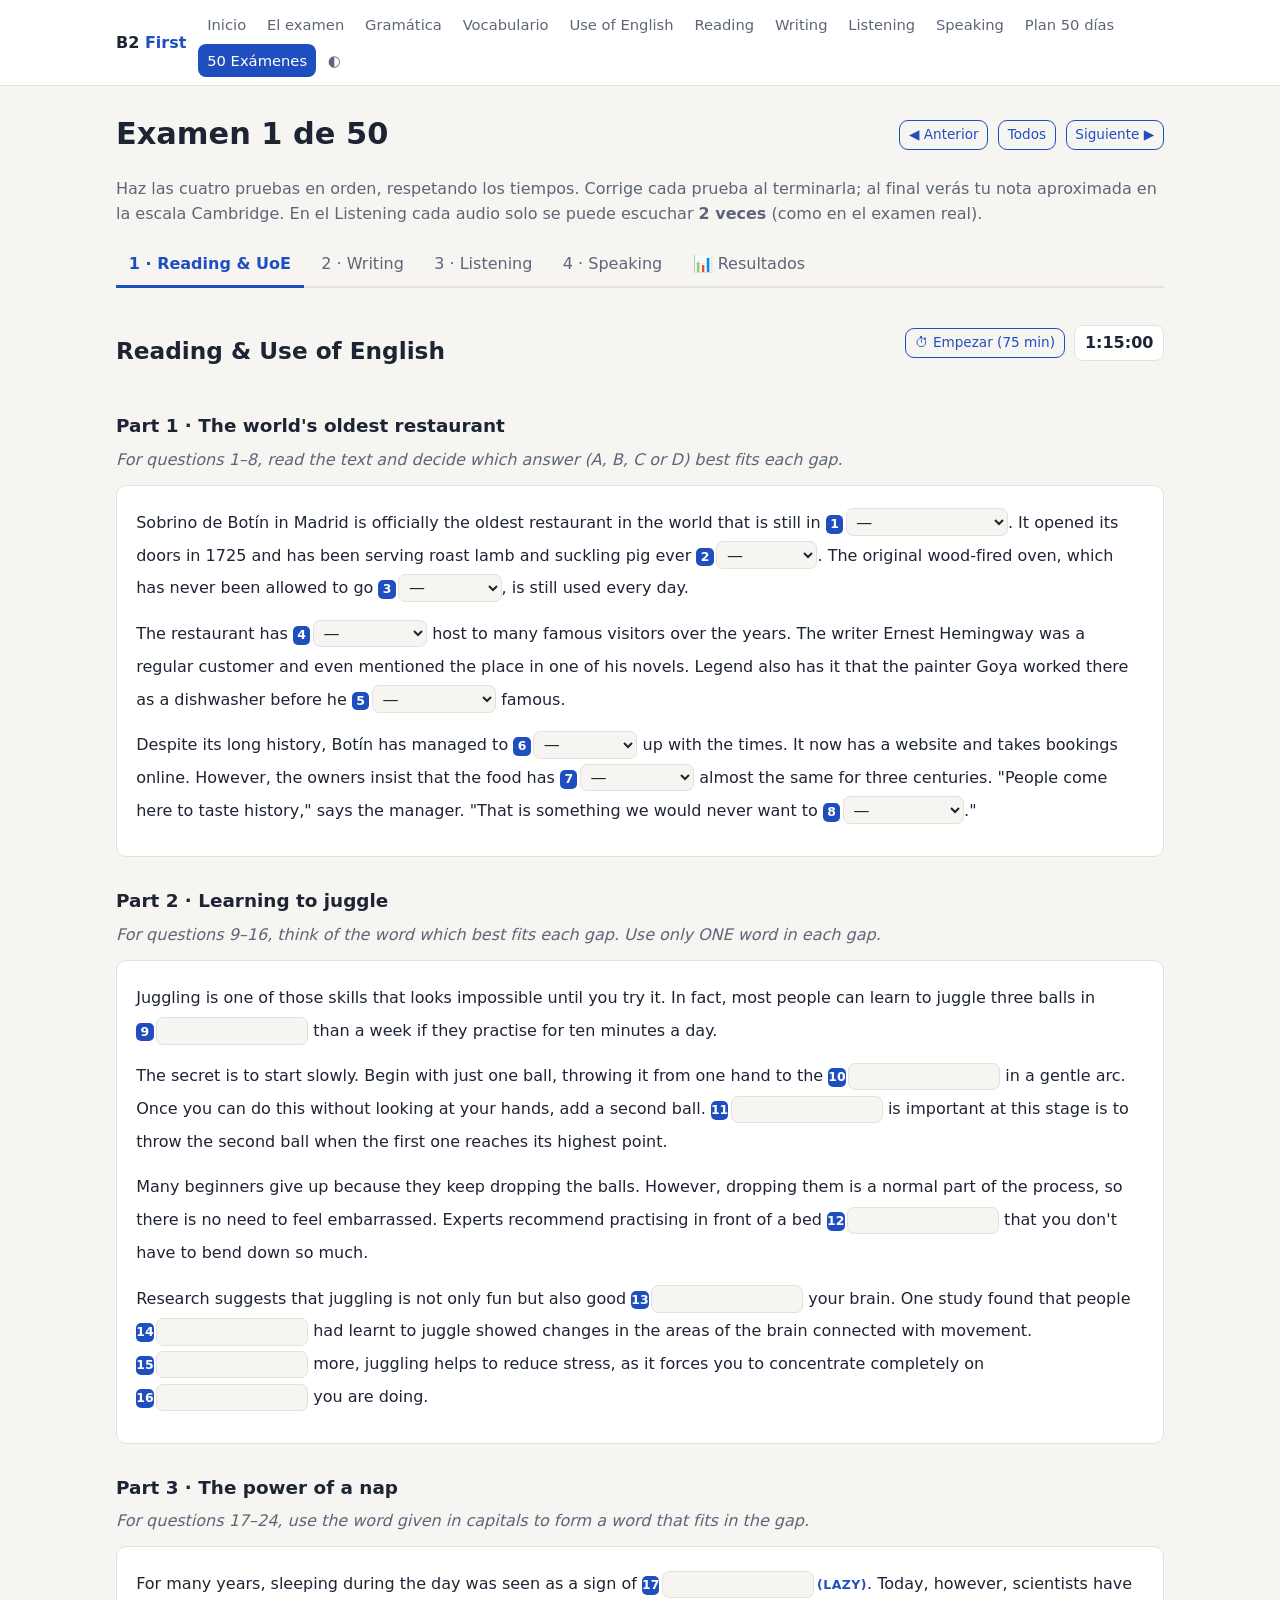
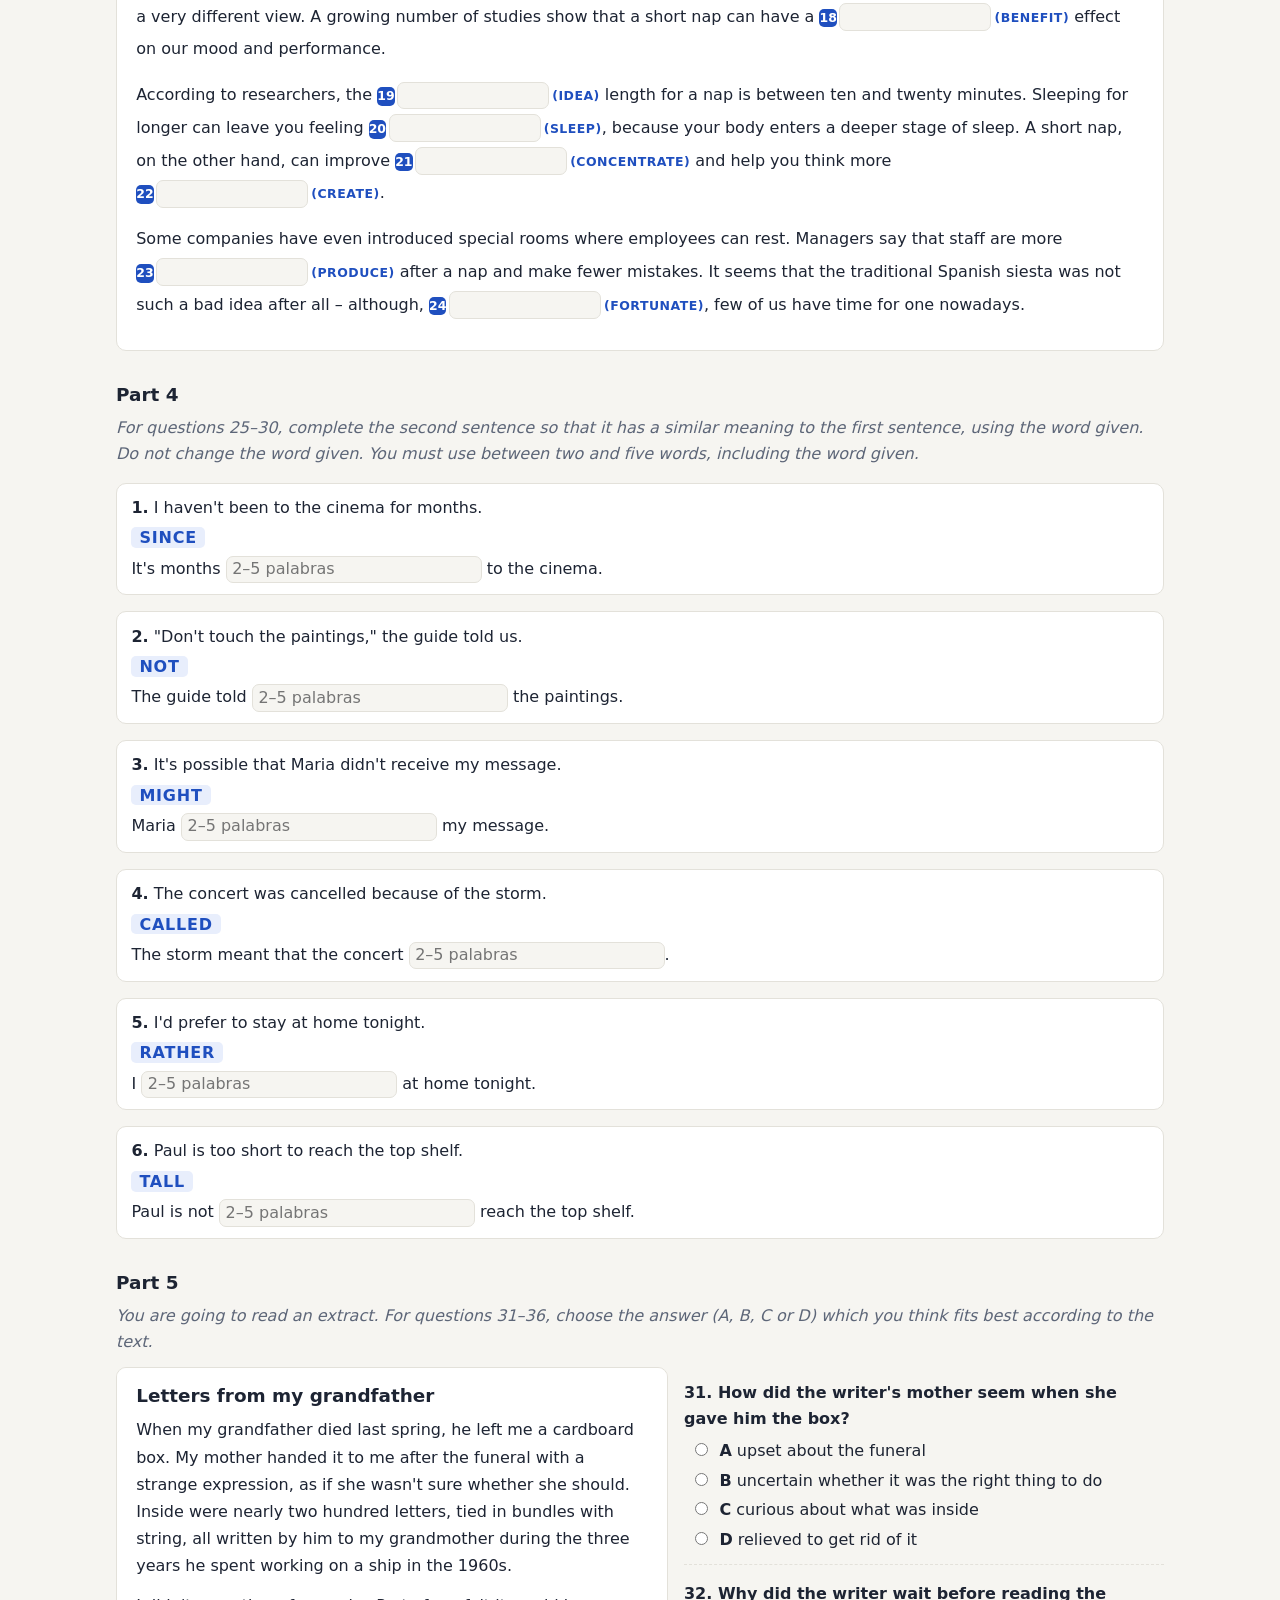
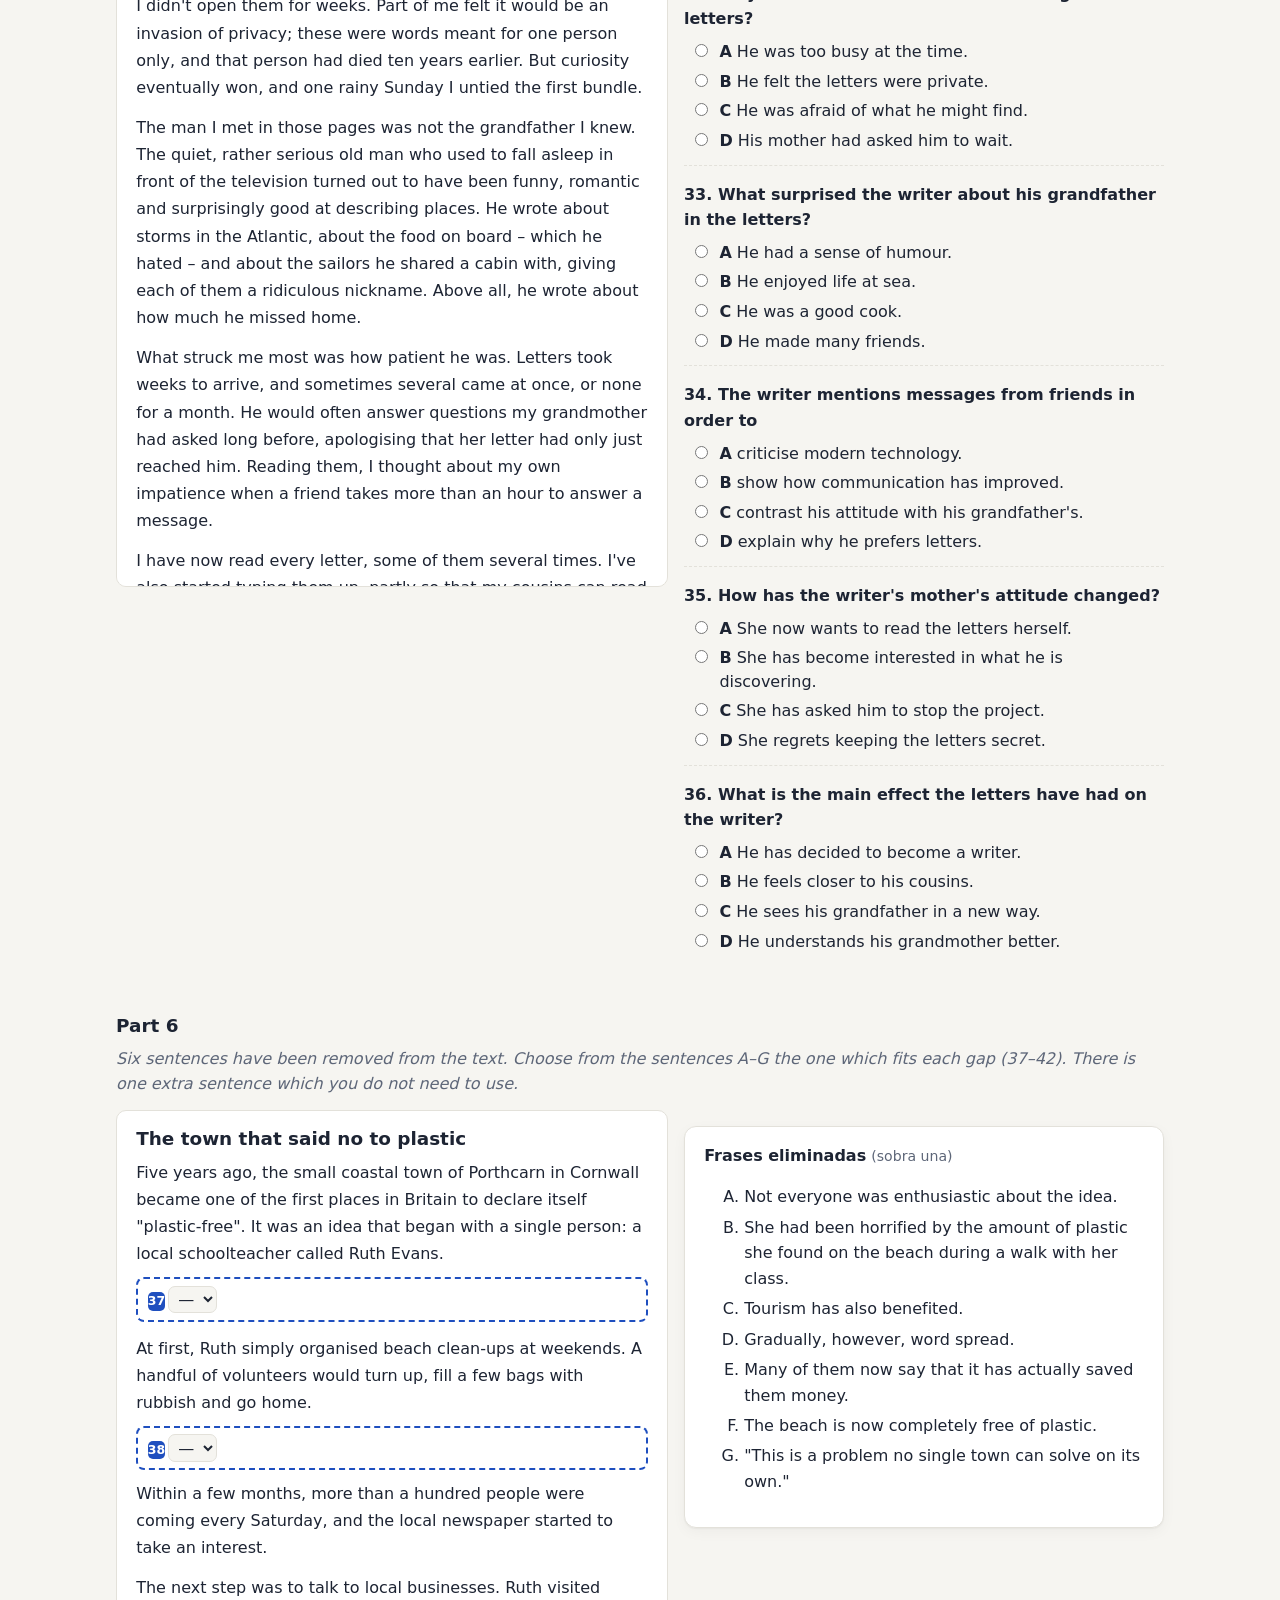
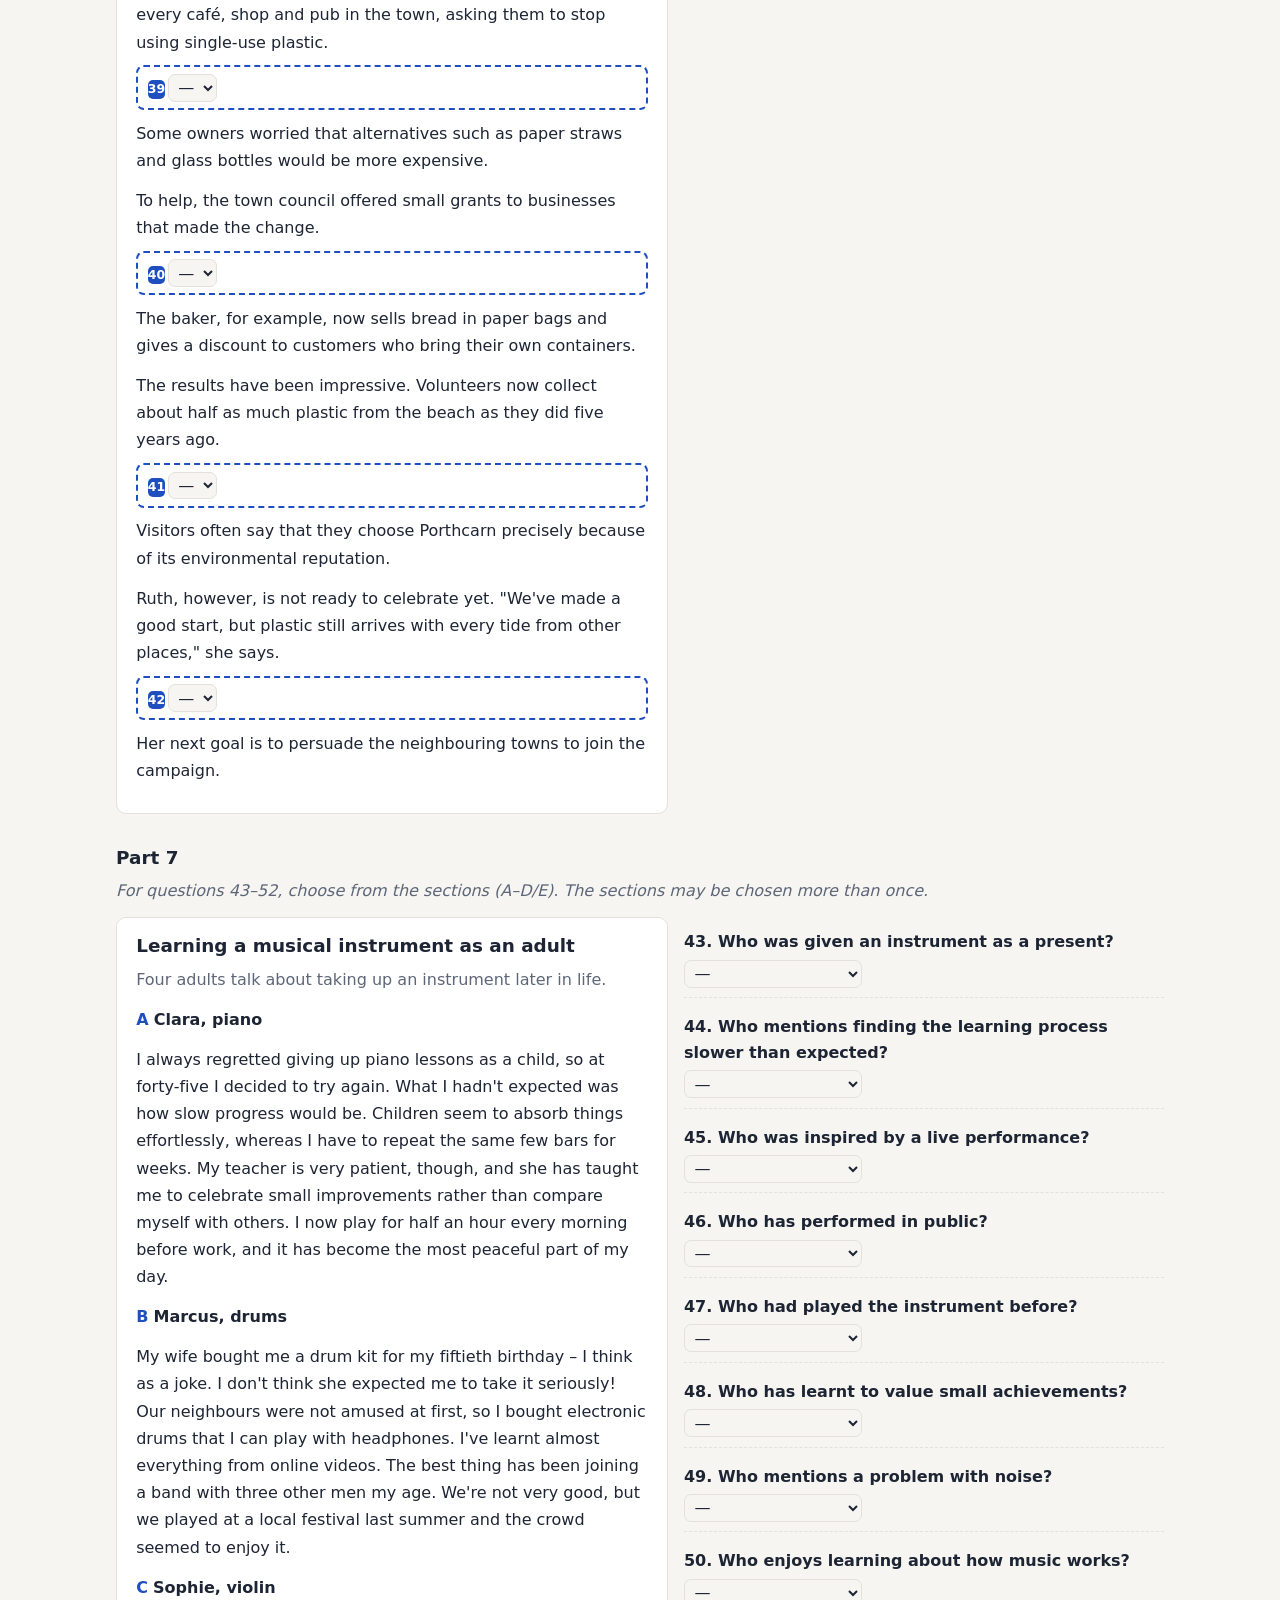
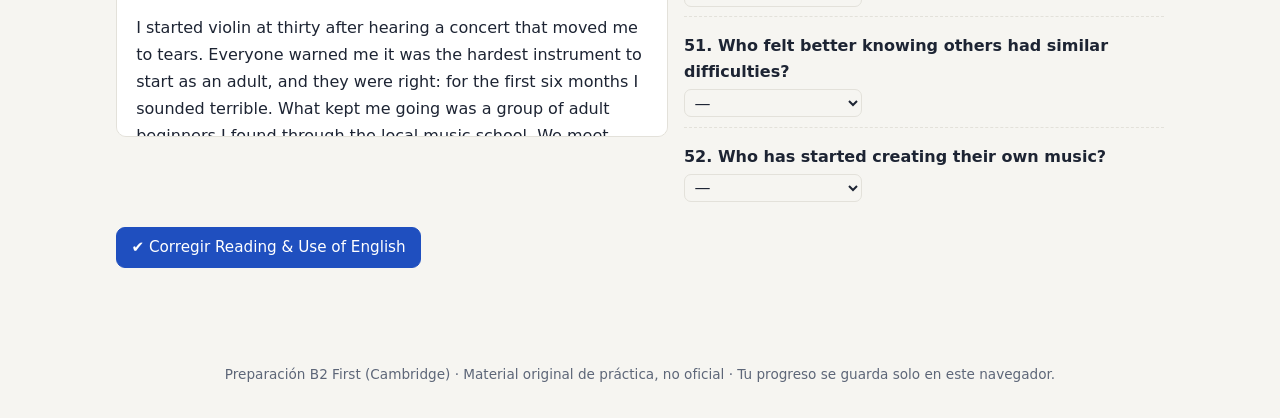
==== examen.html @ 33a58c78 "Web de preparación B2 First: guía, gramática, vocabulario, práctica y examen 1 Co-Authored-By: Claud" ====
<!doctype html>
<html lang="es">
<head>
<meta charset="utf-8"><meta name="viewport" content="width=device-width,initial-scale=1">
<title>Examen B2 First</title>
<link rel="stylesheet" href="assets/style.css">
<link rel="icon" href="data:image/svg+xml,<svg xmlns='http://www.w3.org/2000/svg' viewBox='0 0 100 100'><text y='.9em' font-size='90'>🎓</text></svg>">
</head>
<body>
<main class="wrap">
<div class="paper-head"><h1 id="title">Examen</h1><div class="row"><a class="btn ghost sm" id="prev">◀ Anterior</a><a class="btn ghost sm" href="examenes.html">Todos</a><a class="btn ghost sm" id="next">Siguiente ▶</a></div></div>
<p class="muted">Haz las cuatro pruebas en orden, respetando los tiempos. Corrige cada prueba al terminarla; al final verás tu nota aproximada en la escala Cambridge. En el Listening cada audio solo se puede escuchar <b>2 veces</b> (como en el examen real).</p>
<div id="exam"></div>
</main>
<script src="assets/app.js"></script>
<script>
const N = Math.min(50, Math.max(1, parseInt(new URLSearchParams(location.search).get('n')) || 1));
document.title = `Examen ${N} · B2 First`;
$('#title').textContent = `Examen ${N} de 50`;
$('#prev').href = `examen.html?n=${Math.max(1, N - 1)}`;
$('#next').href = `examen.html?n=${Math.min(50, N + 1)}`;

const PAPERS = { rue: ['Reading & Use of English', 70], wri: ['Writing', 40], lis: ['Listening', 30], spk: ['Speaking', 25] };
function saveResult(key, score, max) {
  const all = store.get('results', {}); const r = all[N] || {};
  r[key] = Math.round(toScale(score / max));
  r[key + 'Raw'] = `${score}/${max}`;
  const sc = Object.keys(PAPERS).filter(k => r[k]).map(k => k === 'rue' ? [r[k], r[k]] : [r[k]]).flat();
  r.overall = Math.round(sc.reduce((a, b) => a + b, 0) / sc.length);
  r.complete = Object.keys(PAPERS).every(k => r[k]);
  r.date = new Date().toISOString().slice(0, 10);
  all[N] = r; store.set('results', all);
  showResults();
}
function scoreBox(score, max) {
  const sc = toScale(score / max), [g, cls] = grade(sc);
  return `<div class="score ${cls}">Puntuación: ${score}/${max} (${Math.round(score / max * 100)} %) → <b>${sc}</b> en la escala Cambridge · ${g}</div>`;
}

/* Un bloque de prueba con timer y botón de corrección */
function paper(container, key, minutes, parts) {
  const head = document.createElement('div'); head.className = 'paper-head';
  head.innerHTML = `<h2 style="border:0">${PAPERS[key][0]}</h2>`;
  head.append(timer(minutes * 60, `Empezar (${minutes} min)`));
  container.append(head);
  const rs = [];
  parts.forEach(([title, instr, type, data, ...args]) => {
    const sec = document.createElement('section');
    sec.innerHTML = `<h3 class="part-title">${title}</h3><p class="instr">${instr}</p>`;
    const body = document.createElement('div'); sec.append(body); container.append(sec);
    rs.push(R[type](body, data, ...args));
  });
  const foot = document.createElement('div'); foot.innerHTML = `<button class="btn">✔ Corregir ${PAPERS[key][0]}</button><div class="res"></div>`;
  container.append(foot);
  const btn = $('button', foot);
  const update = () => { const t = rs.reduce((a, r) => { const s = r.score(); return [a[0] + s.score, a[1] + s.max]; }, [0, 0]); $('.res', foot).innerHTML = scoreBox(t[0], t[1]); saveResult(key, t[0], t[1]); };
  btn.onclick = () => { if (!confirmLeft(container)) return; rs.forEach(r => r.check()); btn.disabled = true; TTS.stop(); update(); };
  scoreHooks.push(() => btn.disabled && update());
}
function confirmLeft(c) {
  const empty = $$('input[type=text],select', c).filter(x => !x.value).length;
  const radiosQ = $$('.q', c).filter(q => $('input[type=radio]', q) && !$('input:checked', q)).length;
  const n = empty + radiosQ;
  if (!n) return true;
  const w = c.querySelector('.leftwarn') || document.createElement('div');
  w.className = 'warn leftwarn';
  if (w.dataset.ok) return true;
  w.innerHTML = `Te quedan <b>${n}</b> respuestas en blanco. En el examen real <b>no restan</b>: ¡rellénalas! Pulsa «Corregir» otra vez si quieres corregir igualmente.`;
  w.dataset.ok = 1; c.lastElementChild.before(w); return false;
}

/* Writing */
function writingPaper(c, d) {
  const head = document.createElement('div'); head.className = 'paper-head';
  head.innerHTML = `<h2 style="border:0">Writing</h2>`; head.append(timer(80 * 60, 'Empezar (80 min)')); c.append(head);
  c.insertAdjacentHTML('beforeend', `<p class="instr">Escribe dos textos de 140–190 palabras. Parte 1 obligatoria; en la Parte 2 elige una tarea. Consulta los <a href="writing.html">modelos</a> solo después de escribir.</p>
   <h3 class="part-title">Part 1 · Essay</h3><div class="card">In your English class you have been talking about ${d.w1.topic}. Now your English teacher has asked you to write an essay. Write an essay using all the notes and giving reasons for your point of view.<p><b>${d.w1.q}</b></p><p>Notes — Write about:<br>1. ${d.w1.notes[0]}<br>2. ${d.w1.notes[1]}<br>3. ……………… (your own idea)</p></div><div id="w1"></div>
   <h3 class="part-title">Part 2 · Elige una</h3>${d.w2.map((t, i) => `<label class="opt card" style="display:flex"><input type="radio" name="w2" value="${i}" ${i === 0 ? 'checked' : ''}><span><b>${i + 2}. ${t.type}</b><br>${t.task}</span></label>`).join('')}<div id="w2"></div>
   <h3 class="part-title">Autoevaluación</h3><p class="small muted">Cuando termines, compara con los modelos de la sección Writing y puntúa con sinceridad cada criterio de 0 a 5 (3 = aprobado justo, 5 = excelente). Si puedes, pide a un profesor o a alguien con nivel C1 que te lo corrija.</p>
   <div class="crit" id="crit"></div><button class="btn" id="wsave" style="margin-top:.6rem">Guardar nota de Writing</button><div id="wres"></div>`);
  $('#w1', c).append(writingBox(`ex${N}.w1`));
  $('#w2', c).append(writingBox(`ex${N}.w2`));
  const crits = ['Content', 'Communicative Achievement', 'Organisation', 'Language'];
  $('#crit', c).innerHTML = ['Parte 1', 'Parte 2'].map(p => crits.map(k => `<span>${p} · ${k}</span><select>${[0, 1, 2, 3, 4, 5].map(v => `<option ${v === 3 ? 'selected' : ''}>${v}</option>`).join('')}</select>`).join('')).join('');
  $('#wsave', c).onclick = () => { const s = $$('#crit select', c).reduce((a, x) => a + +x.value, 0); $('#wres', c).innerHTML = scoreBox(s, 40); saveResult('wri', s, 40); };
}

/* Speaking */
function speakingPaper(c, d) {
  const s = d.s;
  c.insertAdjacentHTML('beforeend', `<div class="paper-head"><h2 style="border:0">Speaking</h2></div>
  <p class="instr">Habla en voz alta, idealmente con un compañero. Usa el temporizador y la grabadora. Pulsa 🔊 para oír la pregunta del examinador.</p>
  <h3 class="part-title">Part 1 · Interview (2 min)</h3><ul>${s.p1.map(q => `<li data-say>${q}</li>`).join('')}</ul><div class="t1"></div>
  <h3 class="part-title">Part 2 · Long turn (1 min)</h3><p data-say><b>${s.p2.q}</b></p><div class="photo"><b>Photo A:</b> ${s.p2.a}</div><div class="photo"><b>Photo B:</b> ${s.p2.b}</div><p class="small">Compara las dos fotos y responde a la pregunta. Después, pregunta para tu compañero (30 seg.): <i data-say>${s.p2.f}</i></p><div class="t2"></div>
  <h3 class="part-title">Part 3 · Collaborative task (2 min + 1 min)</h3><div class="card"><p data-say><b>${s.p3.q}</b></p><ul>${s.p3.ideas.map(i => `<li>${i}</li>`).join('')}</ul><p data-say><i>${s.p3.d}</i></p></div><div class="t3"></div>
  <h3 class="part-title">Part 4 · Discussion (4 min)</h3><ul>${s.p4.map(q => `<li data-say>${q}</li>`).join('')}</ul><div class="t4"></div>
  <h3 class="part-title">Autoevaluación</h3><p class="small muted">Escucha tus grabaciones y puntúa de 0 a 5.</p><div class="crit" id="scrit"></div><button class="btn" id="ssave" style="margin-top:.6rem">Guardar nota de Speaking</button><div id="sres"></div>`);
  [[120, '.t1'], [60, '.t2'], [180, '.t3'], [240, '.t4']].forEach(([t, sel]) => { const el = $(sel, c); el.append(timer(t)); el.append(recorder()); });
  speakables(c);
  $('#scrit', c).innerHTML = ['Grammar & Vocabulary', 'Discourse Management', 'Pronunciation', 'Interactive Communication', 'Global Achievement'].map(k => `<span>${k}</span><select>${[0, 1, 2, 3, 4, 5].map(v => `<option ${v === 3 ? 'selected' : ''}>${v}</option>`).join('')}</select>`).join('');
  $('#ssave', c).onclick = () => { const v = $$('#scrit select', c).reduce((a, x) => a + +x.value, 0); $('#sres', c).innerHTML = scoreBox(v, 25); saveResult('spk', v, 25); };
}

function showResults() {
  const r = store.get('results', {})[N]; const el = $('#results'); if (!el) return;
  if (!r) { el.innerHTML = '<p class="muted">Aún no has corregido ninguna prueba de este examen.</p>'; return; }
  const [g, cls] = grade(r.overall);
  el.innerHTML = `<div class="table-wrap"><table><tr><th>Prueba</th><th>Bruto</th><th>Escala</th></tr>${Object.entries(PAPERS).map(([k, [n]]) => `<tr><td>${n}</td><td>${r[k + 'Raw'] || '—'}</td><td>${r[k] || '—'}</td></tr>`).join('')}</table></div>
   <div class="score ${cls}">Nota global${r.complete ? '' : ' (provisional: faltan pruebas)'}: <b>${r.overall}</b> · ${g}</div>
   <p class="small muted">La conversión a la escala es aproximada y está basada en los umbrales publicados (≈60 % = 160, ≈80 % = 180). Reading &amp; Use of English cuenta doble.</p>
   ${N < 50 ? `<a class="btn" href="examen.html?n=${N + 1}">Mañana: examen ${N + 1} →</a>` : '<p><b>¡Has completado los 50 exámenes! Estás preparado/a.</b></p>'}`;
}

function render(d) {
  const root = $('#exam');
  root.innerHTML = `<div class="tabs-root" id="extabs"><div class="tabs"><button>1 · Reading &amp; UoE</button><button>2 · Writing</button><button>3 · Listening</button><button>4 · Speaking</button><button>📊 Resultados</button></div>
   <section class="tabpanel" id="pr"></section><section class="tabpanel" id="pw"></section><section class="tabpanel" id="pl"></section><section class="tabpanel" id="ps"></section><section class="tabpanel"><h2>Resultados del examen ${N}</h2><div id="results"></div></section></div>`;
  paper($('#pr'), 'rue', 75, [
    [`Part 1 · ${d.p1.title}`, 'For questions 1–8, read the text and decide which answer (A, B, C or D) best fits each gap.', 'p1', d.p1],
    [`Part 2 · ${d.p2.title}`, 'For questions 9–16, think of the word which best fits each gap. Use only ONE word in each gap.', 'p2', d.p2],
    [`Part 3 · ${d.p3.title}`, 'For questions 17–24, use the word given in capitals to form a word that fits in the gap.', 'p3', d.p3],
    ['Part 4', 'For questions 25–30, complete the second sentence so that it has a similar meaning to the first sentence, using the word given. Do not change the word given. You must use between two and five words, including the word given.', 'p4', d.p4],
    ['Part 5', 'You are going to read an extract. For questions 31–36, choose the answer (A, B, C or D) which you think fits best according to the text.', 'p5', d.p5, 2, 31],
    ['Part 6', 'Six sentences have been removed from the text. Choose from the sentences A–G the one which fits each gap (37–42). There is one extra sentence which you do not need to use.', 'p6', d.p6],
    ['Part 7', 'For questions 43–52, choose from the sections (A–D/E). The sections may be chosen more than once.', 'p7', d.p7, 1, 43],
  ]);
  writingPaper($('#pw'), d);
  paper($('#pl'), 'lis', 40, [
    ['Part 1', 'You will hear people talking in eight different situations. For questions 1–8, choose the best answer (A, B or C).', 'l1', d.l1],
    ['Part 2', 'For questions 9–18, complete the sentences with a word or short phrase.', 'l2', d.l2],
    ['Part 3', 'For questions 19–23, choose from the list (A–H) what each speaker says. Use the letters only once. There are three extra letters.', 'l3', d.l3],
    ['Part 4', 'For questions 24–30, choose the best answer (A, B or C).', 'l4', d.l4],
  ]);
  speakingPaper($('#ps'), d);
  tabs($('#extabs'));
  showResults();
}
window.EXAM = render;
const sc = document.createElement('script');
sc.src = `data/exams/e${String(N).padStart(2, '0')}.js`;
sc.onerror = () => $('#exam').innerHTML = '<div class="warn">No se ha podido cargar este examen.</div>';
document.addEventListener('DOMContentLoaded', () => document.body.append(sc));
</script>
</body>
</html>
---- assets/style.css ----
:root{
  --bg:#f6f5f1; --card:#ffffff; --ink:#1d2433; --muted:#5d6678; --line:#e3e1da;
  --brand:#1f4fbf; --brand-2:#e8eefc; --ok:#1d7a43; --ok-bg:#e3f4ea; --bad:#b3261e; --bad-bg:#fbe7e5;
  --warn:#9a6200; --warn-bg:#fff3d6; --code:#f1efe8; --shadow:0 1px 2px rgba(0,0,0,.05),0 4px 14px rgba(0,0,0,.04);
  --radius:12px; --maxw:1080px;
}
@media (prefers-color-scheme: dark){
  :root:not([data-theme="light"]){
    --bg:#12151c; --card:#1b1f29; --ink:#e7e9ee; --muted:#9aa3b5; --line:#2c3240;
    --brand:#7aa2ff; --brand-2:#1f2a44; --ok:#5fd08f; --ok-bg:#16301f; --bad:#ff8a80; --bad-bg:#3a1c1a;
    --warn:#ffc86b; --warn-bg:#3a2e12; --code:#232837; --shadow:none;
  }
}
:root[data-theme="dark"]{
  --bg:#12151c; --card:#1b1f29; --ink:#e7e9ee; --muted:#9aa3b5; --line:#2c3240;
  --brand:#7aa2ff; --brand-2:#1f2a44; --ok:#5fd08f; --ok-bg:#16301f; --bad:#ff8a80; --bad-bg:#3a1c1a;
  --warn:#ffc86b; --warn-bg:#3a2e12; --code:#232837; --shadow:none;
}
*{box-sizing:border-box}
html{-webkit-text-size-adjust:100%}
body{margin:0;background:var(--bg);color:var(--ink);font:16px/1.6 system-ui,-apple-system,"Segoe UI",Roboto,Ubuntu,sans-serif}
a{color:var(--brand)}
h1,h2,h3,h4{line-height:1.25;margin:1.4em 0 .5em}
h1{font-size:1.9rem;margin-top:.4em}
h2{font-size:1.45rem;border-bottom:2px solid var(--line);padding-bottom:.25em}
h3{font-size:1.15rem}
p{margin:.5em 0 .9em}
code,kbd{background:var(--code);padding:.1em .35em;border-radius:5px;font-size:.92em}
table{border-collapse:collapse;width:100%;margin:.6em 0 1.2em;font-size:.95rem}
th,td{border:1px solid var(--line);padding:.45em .6em;text-align:left;vertical-align:top}
th{background:var(--brand-2)}
.table-wrap{overflow-x:auto}

/* Header / nav */
.topbar{position:sticky;top:0;z-index:20;background:var(--card);border-bottom:1px solid var(--line)}
.topbar .in{max-width:var(--maxw);margin:0 auto;padding:.5rem 16px;display:flex;align-items:center;gap:.75rem;flex-wrap:wrap}
.logo{font-weight:800;text-decoration:none;color:var(--ink);white-space:nowrap}
.logo span{color:var(--brand)}
.nav{display:flex;gap:.2rem;flex-wrap:wrap;flex:1}
.nav a{text-decoration:none;color:var(--muted);padding:.3rem .55rem;border-radius:8px;font-size:.92rem;white-space:nowrap}
.nav a:hover{background:var(--brand-2);color:var(--ink)}
.nav a.on{background:var(--brand);color:#fff}
.btn.menu-btn{display:none}
@media (max-width:820px){
  .btn.menu-btn{display:inline-flex;margin-left:auto}
  .nav{display:none;flex-basis:100%}
  .nav.open{display:flex}
}
.wrap{max-width:var(--maxw);margin:0 auto;padding:1rem 16px 4rem}
footer{color:var(--muted);font-size:.85rem;text-align:center;padding:2rem 16px}

/* Components */
.card{background:var(--card);border:1px solid var(--line);border-radius:var(--radius);padding:1rem 1.2rem;margin:1rem 0;box-shadow:var(--shadow)}
.grid{display:grid;gap:1rem;grid-template-columns:repeat(auto-fill,minmax(240px,1fr))}
.tile{display:block;text-decoration:none;color:var(--ink);background:var(--card);border:1px solid var(--line);border-radius:var(--radius);padding:1rem;box-shadow:var(--shadow);transition:transform .1s}
.tile:hover{transform:translateY(-2px);border-color:var(--brand)}
.tile h3{margin:.1em 0 .3em}
.tile p{margin:0;color:var(--muted);font-size:.93rem}
.tip,.warn,.key{border-left:4px solid var(--brand);background:var(--brand-2);padding:.7rem 1rem;border-radius:0 10px 10px 0;margin:1rem 0}
.warn{border-color:var(--warn);background:var(--warn-bg)}
.key{border-color:var(--ok);background:var(--ok-bg)}
.tip>:first-child,.warn>:first-child,.key>:first-child{margin-top:0}
.tip>:last-child,.warn>:last-child,.key>:last-child{margin-bottom:0}
.muted{color:var(--muted)}
.small{font-size:.88rem}
.pill{display:inline-block;background:var(--brand-2);color:var(--brand);border-radius:99px;padding:.05em .6em;font-size:.82rem;font-weight:600}
.btn{display:inline-flex;align-items:center;gap:.35em;border:1px solid var(--brand);background:var(--brand);color:#fff;padding:.45rem .9rem;border-radius:9px;font:inherit;font-size:.95rem;cursor:pointer;text-decoration:none}
.btn:hover{filter:brightness(1.08)}
.btn.ghost{background:transparent;color:var(--brand)}
.btn.sm{padding:.2rem .55rem;font-size:.85rem}
.btn[disabled]{opacity:.5;cursor:not-allowed}
.row{display:flex;gap:.6rem;flex-wrap:wrap;align-items:center}
details{background:var(--card);border:1px solid var(--line);border-radius:10px;padding:.5rem .9rem;margin:.6rem 0}
details summary{cursor:pointer;font-weight:600}
details[open] summary{margin-bottom:.5rem}
.toc{columns:2;column-gap:2rem}
@media (max-width:640px){.toc{columns:1}}
.ex{font-style:italic;color:var(--muted)}
.en{font-weight:600}
ul.tight li{margin:.15em 0}

/* Tabs */
.tabs{display:flex;gap:.3rem;flex-wrap:wrap;border-bottom:2px solid var(--line);margin:1rem 0}
.tabs button{border:0;background:none;font:inherit;padding:.5rem .8rem;cursor:pointer;color:var(--muted);border-bottom:3px solid transparent;margin-bottom:-2px}
.tabs button.on{color:var(--brand);border-bottom-color:var(--brand);font-weight:700}
.tabpanel{display:none}
.tabpanel.on{display:block}

/* Exercises */
.ex-text{background:var(--card);border:1px solid var(--line);border-radius:10px;padding:1rem 1.2rem;line-height:2.05}
.ex-text p{margin:.3em 0 .8em}
.gap{white-space:nowrap}
.gap b{display:inline-block;min-width:1.4em;text-align:center;background:var(--brand);color:#fff;border-radius:5px;font-size:.78rem;margin-right:.2em;line-height:1.5}
select,input[type=text],textarea{font:inherit;color:var(--ink);background:var(--bg);border:1px solid var(--line);border-radius:7px;padding:.15rem .35rem;max-width:100%}
input[type=text]{width:9.5em;line-height:1.3}
select{line-height:1.3}
.p4 input[type=text], .l2 input[type=text]{width:16em}
textarea{width:100%;min-height:260px;padding:.6rem;line-height:1.5}
select:focus,input:focus,textarea:focus{outline:2px solid var(--brand);outline-offset:1px}
.stem{font-weight:700;font-size:.78rem;letter-spacing:.04em;color:var(--brand);margin-left:.25em}
.is-ok{background:var(--ok-bg)!important;border-color:var(--ok)!important;color:var(--ok)!important}
.is-bad{background:var(--bad-bg)!important;border-color:var(--bad)!important;color:var(--bad)!important}
.fix{color:var(--ok);font-weight:700;font-size:.88rem;margin-left:.3em;white-space:normal}
.accept{font-size:.75rem;padding:0 .4em;margin-left:.3em;border:1px solid var(--muted);background:transparent;color:var(--muted);border-radius:6px;cursor:pointer}
.explain{display:block;font-size:.88rem;color:var(--muted);background:var(--code);border-radius:7px;padding:.3rem .6rem;margin:.3rem 0 .6rem;line-height:1.5;white-space:normal}
.q{margin:.8rem 0 1rem;padding-bottom:.6rem;border-bottom:1px dashed var(--line)}
.q:last-child{border-bottom:0}
.q .qt{font-weight:600;margin-bottom:.3rem}
.opt{display:flex;gap:.5rem;align-items:flex-start;padding:.2rem .4rem;border-radius:7px;cursor:pointer;line-height:1.45}
.opt:hover{background:var(--brand-2)}
.opt input{margin-top:.3em}
.opt.is-ok,.opt.is-bad{border:1px solid}
.two-col{display:grid;grid-template-columns:1.15fr 1fr;gap:1rem;align-items:start}
@media (max-width:860px){.two-col{grid-template-columns:1fr}}
.sticky{position:sticky;top:64px;max-height:calc(100vh - 80px);overflow:auto}
@media (max-width:860px){.sticky{position:static;max-height:none}}
.sents li{margin:.3rem 0}
.gapline{display:block;margin:.6rem 0;padding:.4rem .6rem;border:2px dashed var(--brand);border-radius:8px;line-height:1.4}
.sec-h{font-weight:800;color:var(--brand)}
.p4item{margin:1rem 0;padding:.7rem .9rem;background:var(--card);border:1px solid var(--line);border-radius:10px}
.p4item .kw{font-weight:800;letter-spacing:.05em;background:var(--brand-2);color:var(--brand);padding:.05em .5em;border-radius:5px}
.score{font-size:1.1rem;font-weight:700;padding:.6rem 1rem;border-radius:10px;background:var(--brand-2);margin:1rem 0}
.score.good{background:var(--ok-bg);color:var(--ok)}
.score.mid{background:var(--warn-bg);color:var(--warn)}
.score.low{background:var(--bad-bg);color:var(--bad)}
.audio-bar{display:flex;gap:.5rem;align-items:center;flex-wrap:wrap;padding:.5rem .7rem;background:var(--brand-2);border-radius:10px;margin:.6rem 0}
.plays{font-size:.85rem;color:var(--muted)}
.transcript{font-size:.93rem}
.transcript p{margin:.25em 0}
.wc{font-size:.88rem;color:var(--muted)}
.timer{font-variant-numeric:tabular-nums;font-weight:700;background:var(--card);border:1px solid var(--line);padding:.25rem .6rem;border-radius:8px}
.timer.late{color:var(--bad);border-color:var(--bad)}
.paper-head{display:flex;justify-content:space-between;align-items:center;gap:.6rem;flex-wrap:wrap}
.part-title{margin-top:2rem}
.instr{font-style:italic;color:var(--muted);margin:.2rem 0 .8rem}

/* Flashcards */
.flash{min-height:150px;display:flex;flex-direction:column;align-items:center;justify-content:center;text-align:center;cursor:pointer;font-size:1.25rem;user-select:none}
.flash .back{font-size:1rem;color:var(--muted);margin-top:.6rem}

/* Exams grid */
.exams{display:grid;gap:.6rem;grid-template-columns:repeat(auto-fill,minmax(150px,1fr))}
.exams a{display:block;text-decoration:none;color:var(--ink);background:var(--card);border:1px solid var(--line);border-radius:10px;padding:.7rem;text-align:center}
.exams a:hover{border-color:var(--brand)}
.exams a .n{font-size:1.4rem;font-weight:800;color:var(--brand)}
.exams a.done{border-color:var(--ok);background:var(--ok-bg)}
.exams a .s{font-size:.8rem;color:var(--muted)}
.bar{height:10px;background:var(--line);border-radius:99px;overflow:hidden}
.bar>i{display:block;height:100%;background:var(--ok)}
.crit{display:grid;grid-template-columns:1fr auto;gap:.3rem .8rem;align-items:center;max-width:560px}
.rec{display:flex;gap:.5rem;align-items:center;flex-wrap:wrap;margin:.5rem 0}
.photo{background:var(--code);border-radius:10px;padding:.6rem .8rem;margin:.4rem 0;font-size:.95rem}
.photo b{color:var(--brand)}
@media print{.topbar,.audio-bar,.btn{display:none}}
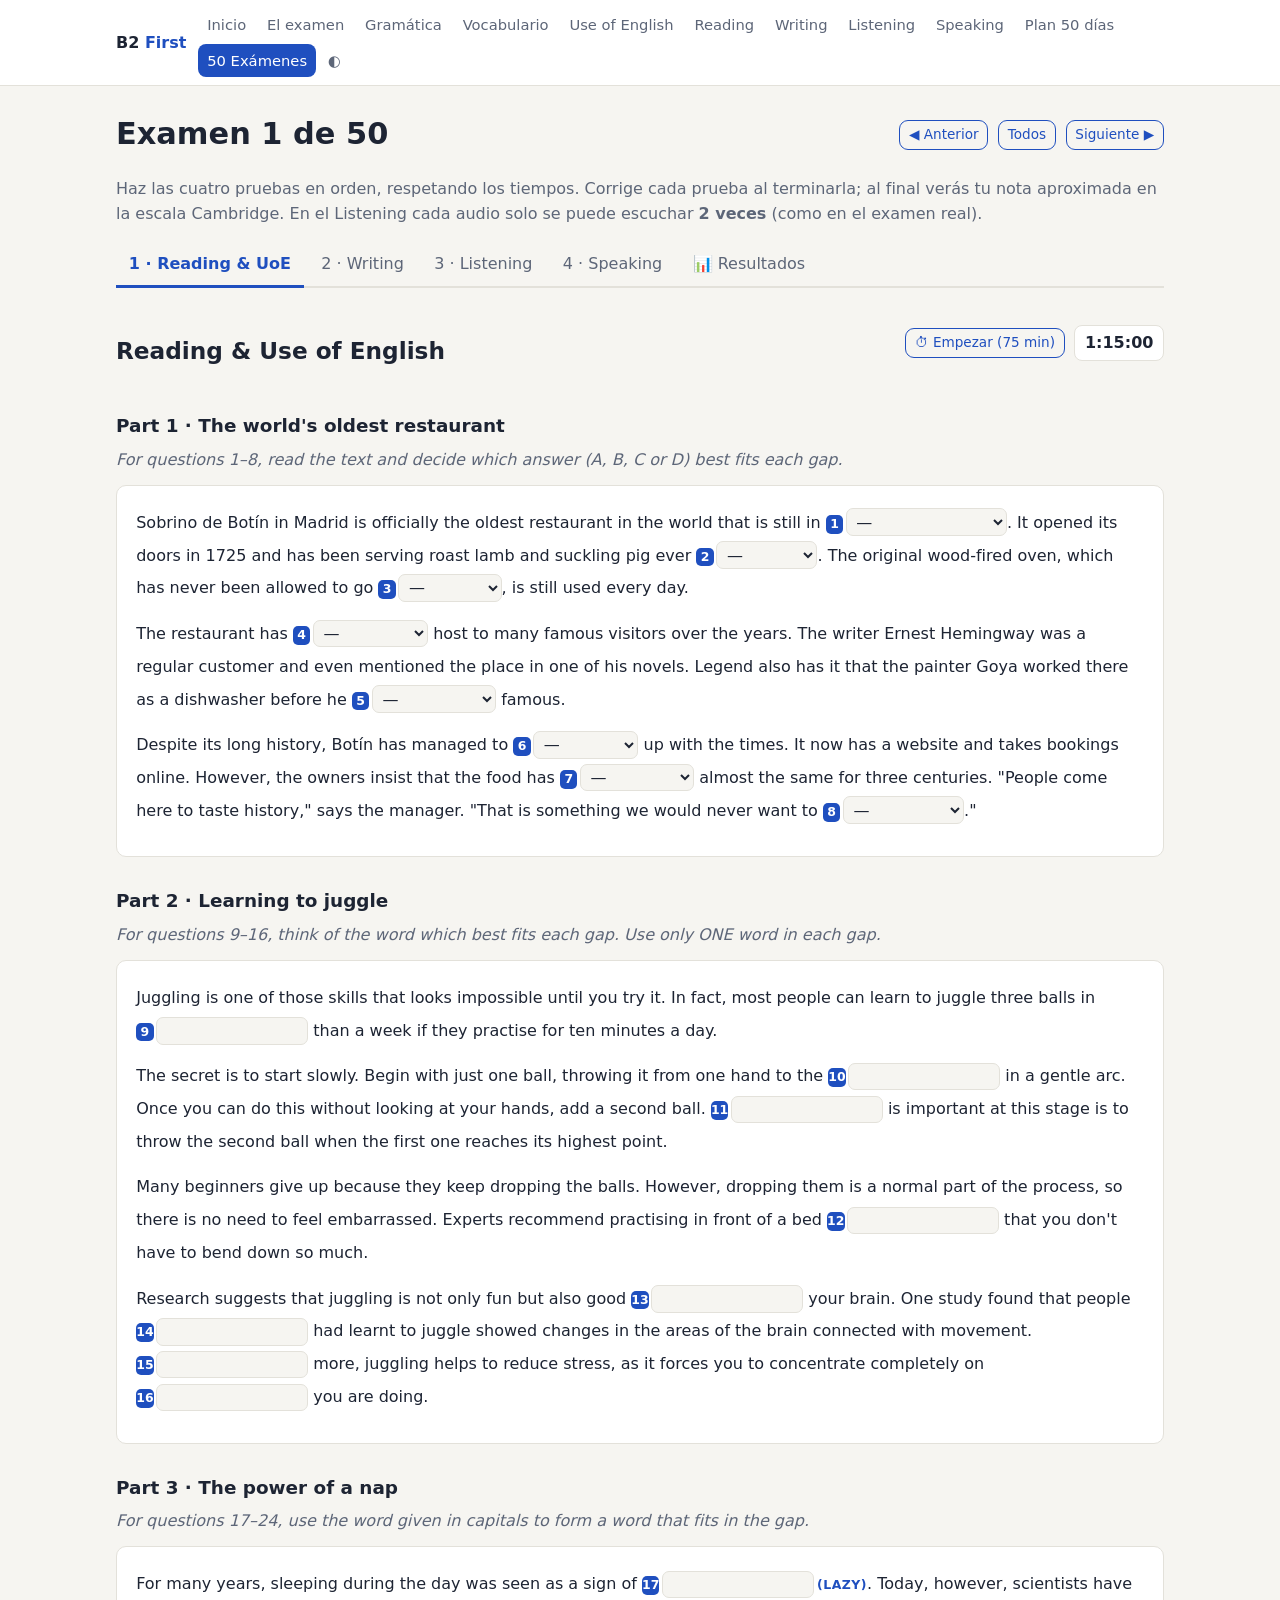
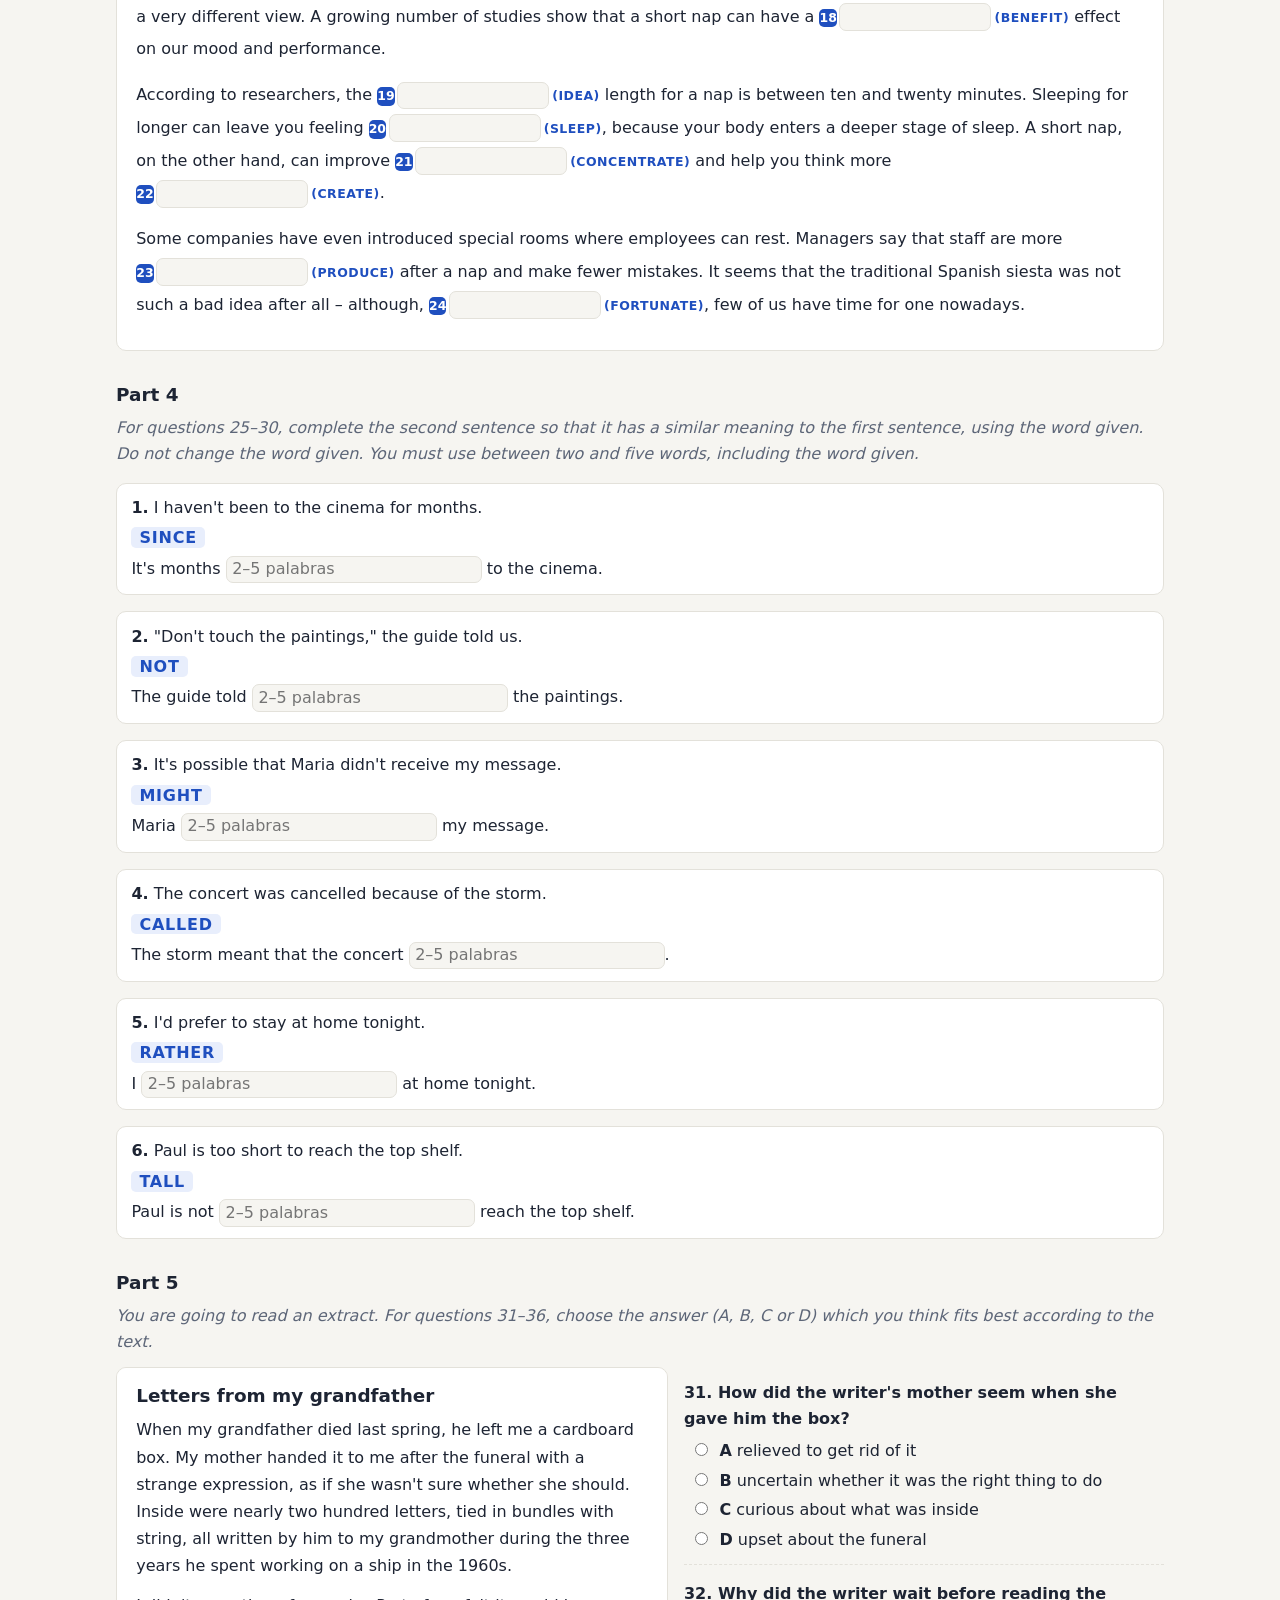
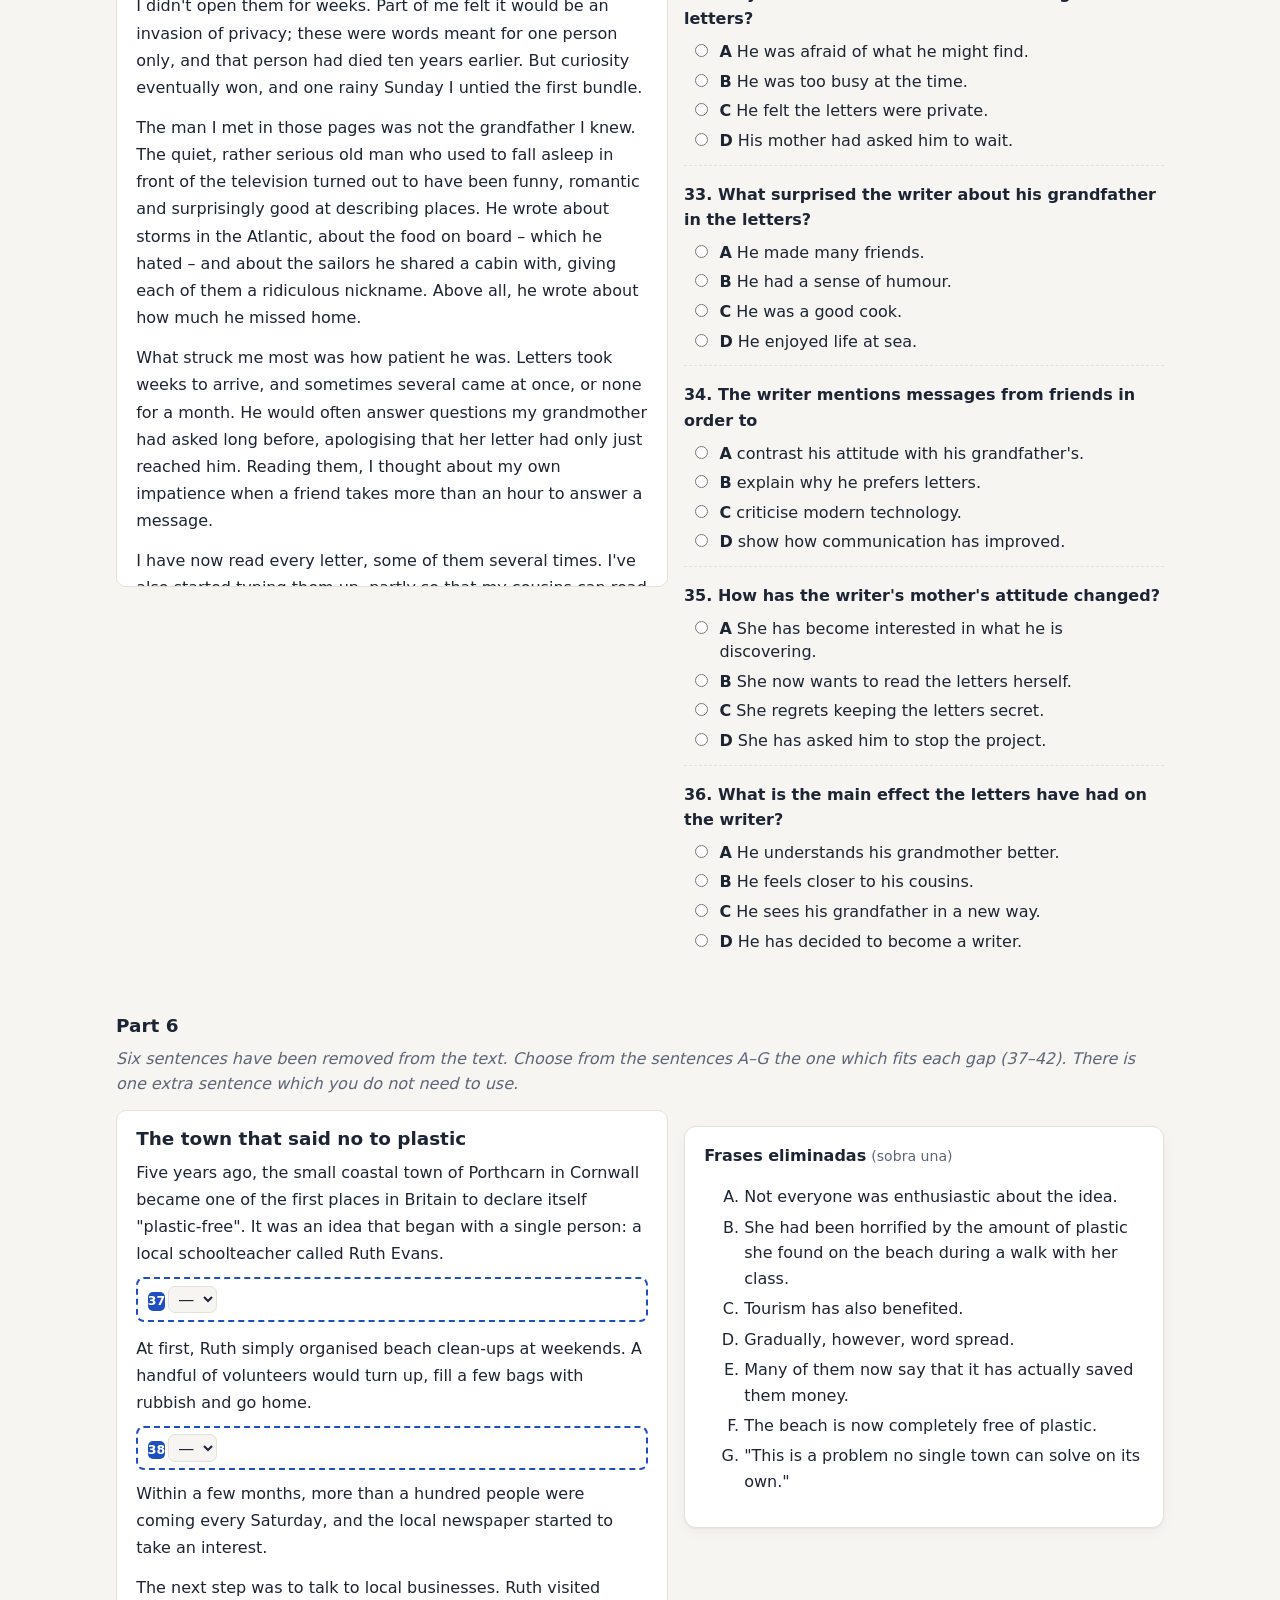
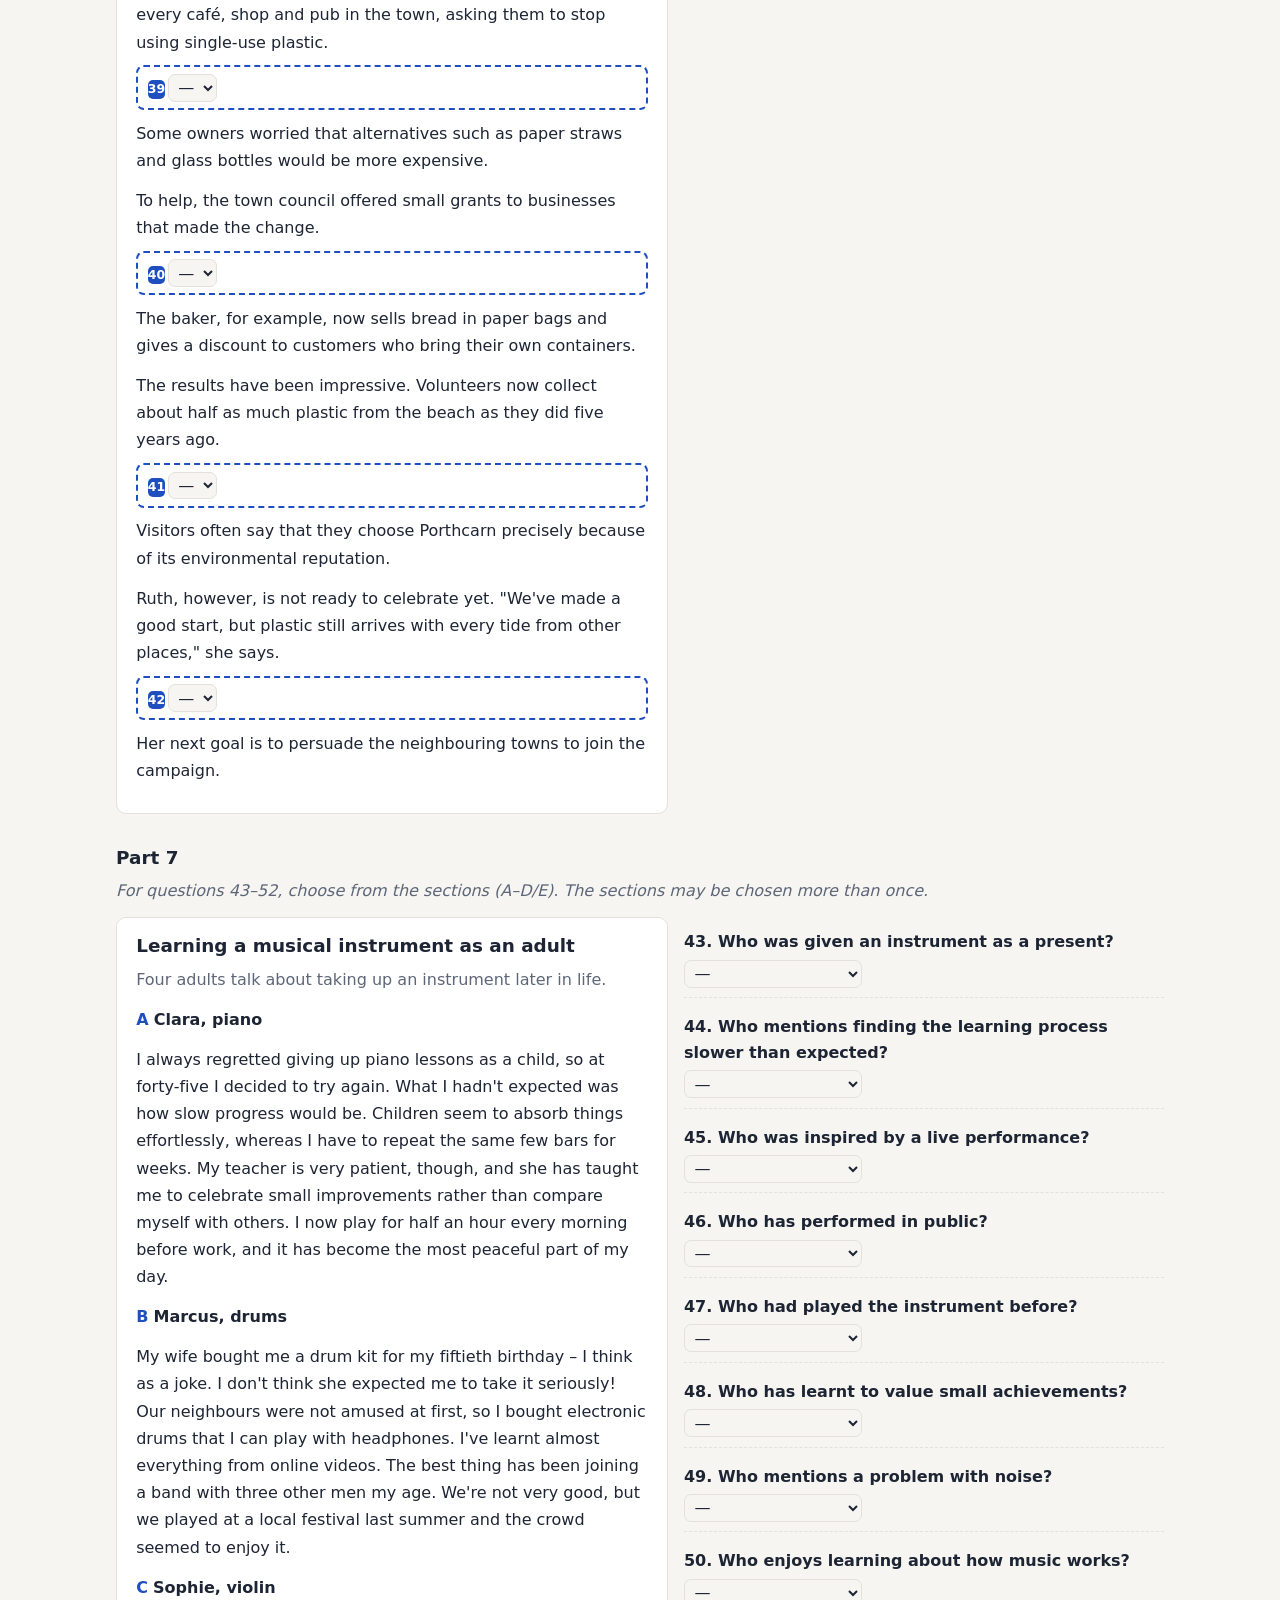
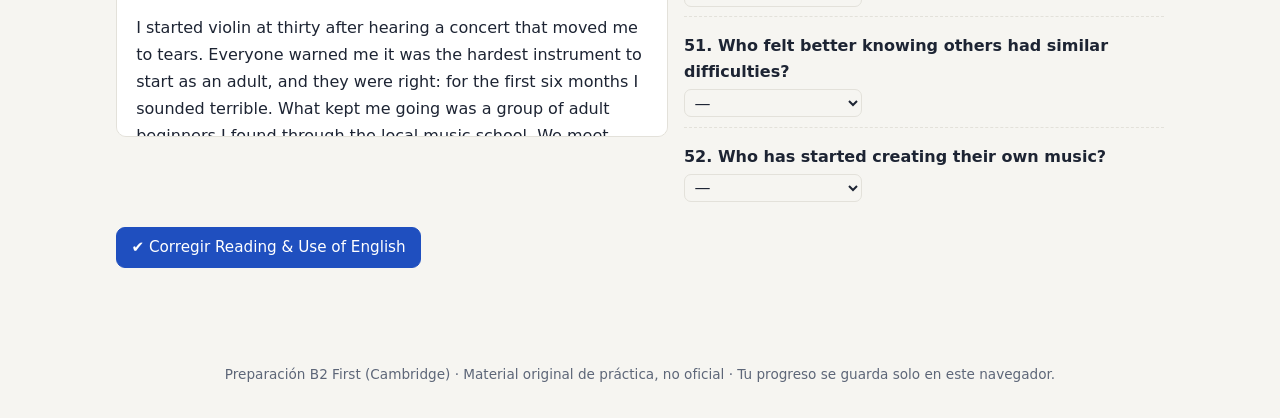
==== commit e93300a4: "Exámenes 6-10 y opciones barajadas en los exámenes Co-Authored-By: Claude Opus 5.5 <noreply@anthropi" ====
--- a/examen.html
+++ b/examen.html
@@ -14,6 +14,7 @@
 </main>
 <script src="assets/app.js"></script>
 <script>
+window.SHUFFLE = true;
 const N = Math.min(50, Math.max(1, parseInt(new URLSearchParams(location.search).get('n')) || 1));
 document.title = `Examen ${N} · B2 First`;
 $('#title').textContent = `Examen ${N} de 50`;
